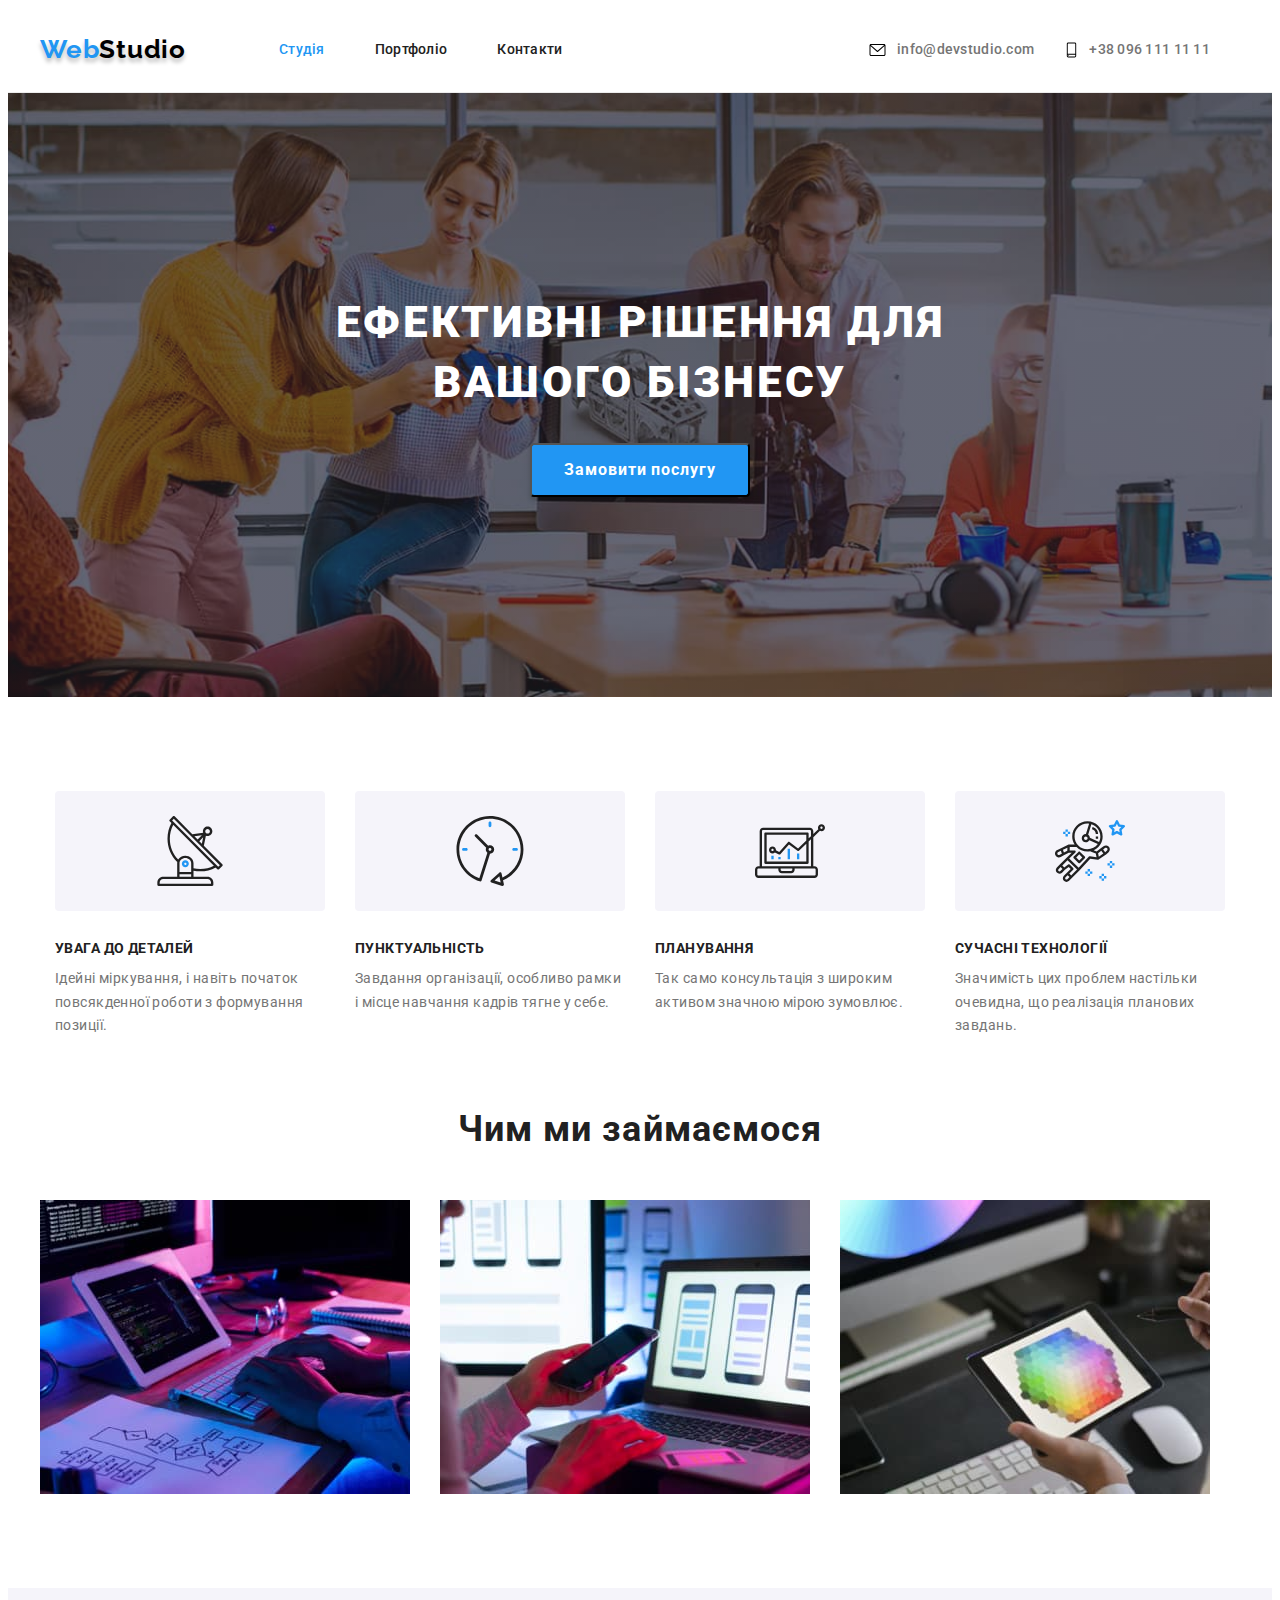
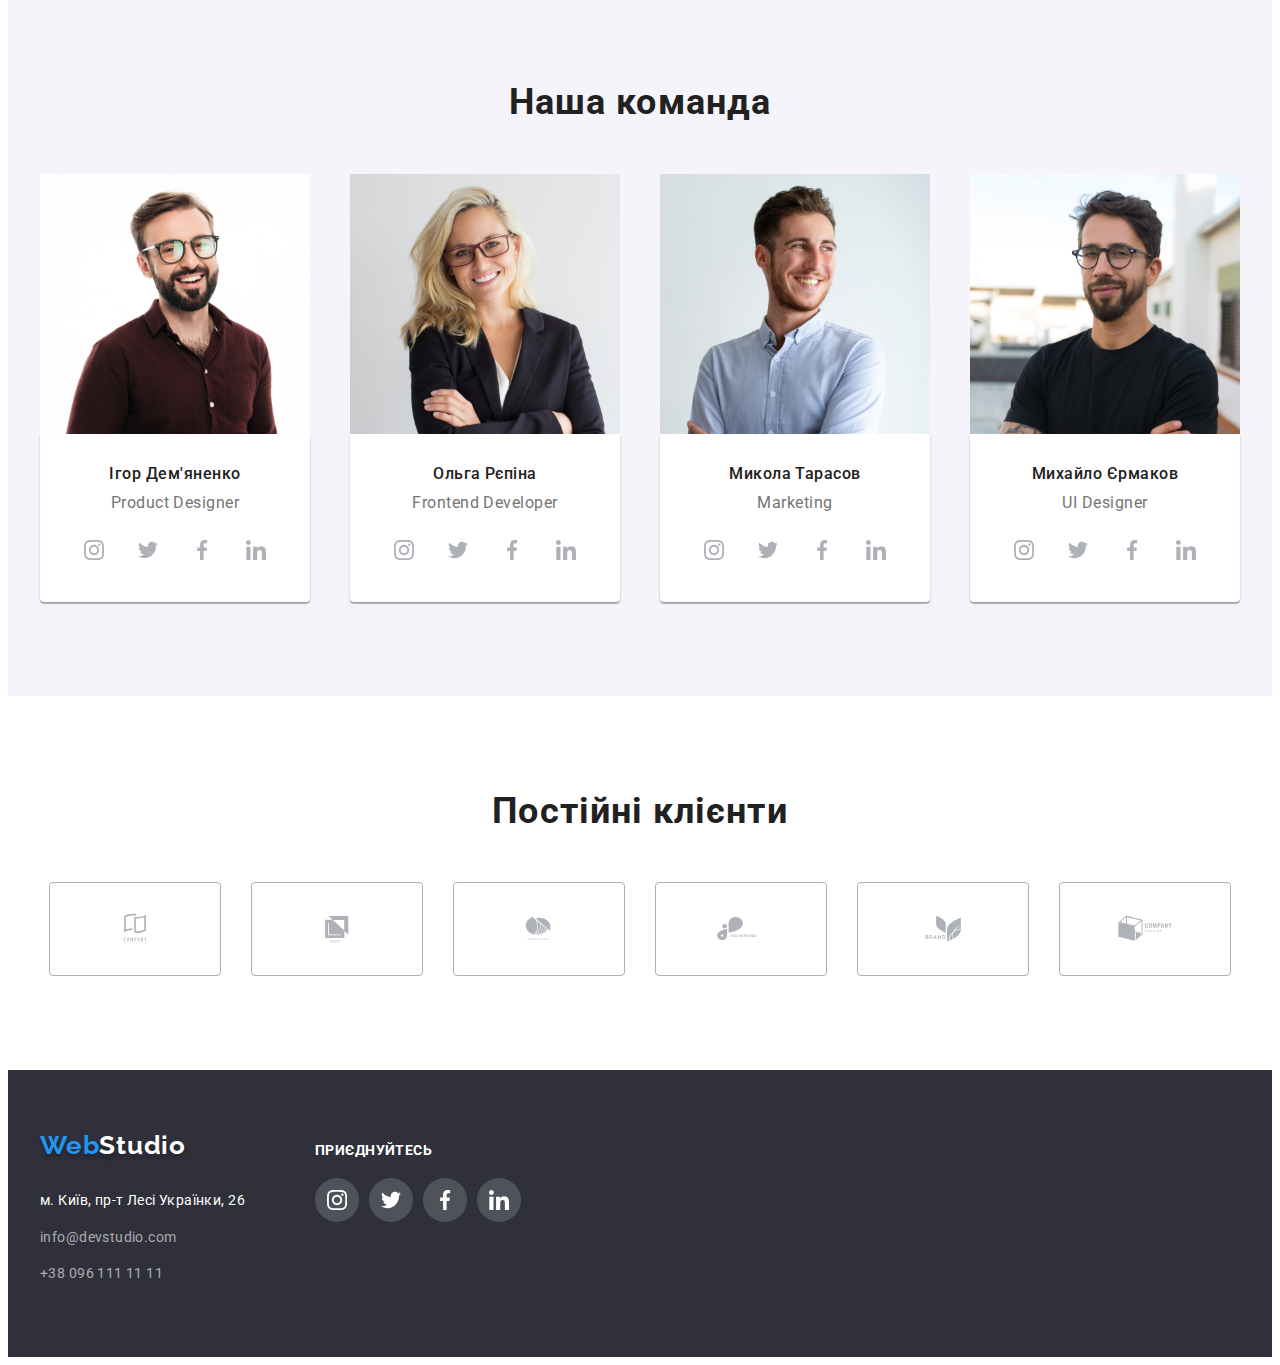
==== index.html @ 4cb76895 "Initial commit" ====
<!DOCTYPE html>
<html lang="uk">

<head>
    <meta charset="UTF-8" />
    <meta http-equiv="X-UA-Compatible" content="IE=edge" />
    <meta name="viewport" content="width=device-width, initial-scale=1.0" />
    <title>Document</title>

    <link rel="stylesheet" href="https://cdnjs.cloudflare.com/ajax/libs/modern-normalize/1.1.0/modern-normalize.min.css"
        integrity="sha512-wpPYUAdjBVSE4KJnH1VR1HeZfpl1ub8YT/NKx4PuQ5NmX2tKuGu6U/JRp5y+Y8XG2tV+wKQpNHVUX03MfMFn9Q=="
        crossorigin="anonymous" referrerpolicy="no-referrer" />

    <link rel="preconnect" href="https://fonts.googleapis.com">
    <link rel="preconnect" href="https://fonts.gstatic.com" crossorigin>
    <link
        href="https://fonts.googleapis.com/css2?family=Raleway:wght@700&family=Roboto:wght@400;500;700;900&display=swap"
        rel="stylesheet">

    <link rel="stylesheet" href="./css/styles.css">

</head>

<body>
    <header>
        <div class="header-border-bottom">
            <section class="container-header">
            <nav class="navigation">
                <a class="logo" href="./index.html">Web<span class="logo-header">Studio</span></a>
                <ul class="list-header list-menu">
                    <li><a class="menu menu-studio" href="">Студія</a></li>
                    <li><a class="menu" href="./portfolio.html">Портфоліо</a></li>
                    <li><a class="menu" href="">Контакти</a></li>
                </ul>
            </nav>
            <ul class="list-contacts">
                <li class="header-contacts-link"><a href="mail" class="link nav-link"><svg class="header-contacts-icons"
                            width="19" height="16">
                            <use href="./img/icons.svg#icon-mail"></use>
                        </svg><span>info@devstudio.com</span></a>
                </li>
                <li class="header-contacts-link"><a href="mobile" class="link nav-link"><svg class="header-contacts-icons"
                            width="15" height="18">
                            <use href="./img/icons.svg#icon-mobile"></use>
                        </svg><span>+38 096 111 11 11</span></a>
                </li>
            </ul>
            </section>
        </div>
    </header>
    <main>
        <section class="section hero-section section-background">
            <div class="hero-container">
                <h1 class="hero">Ефективні рішення для вашого бізнесу</h1>
                <button class="btn-order" type="button"> Замовити послугу</button>
            </div>
        </section>
        <section class="section-advantages">
            <div class="container-advantages">
                <h2 hidden>Приклади</h2>
                <ul class="list-advantages">
                    <li>
                        <a href="#" class="advantage-bcgrd"><svg class="advantages-icons" width="70" height="70">
                                <use href="../img/icons.svg#icon-antenna"></use>
                            </svg></a>
                        <h3 class="advantages">УВАГА ДО ДЕТАЛЕЙ</h3>
                        <p class="advantages-descr">
                            Ідейні міркування, і навіть початок повсякденної роботи з
                            формування позиції.
                        </p>
                    </li>
                    <li>
                        <a href="#" class="advantage-bcgrd"><svg class="advantages-icons" width="70" height="70">
                                <use href="./img/icons.svg#icon-clock"></use>
                            </svg></a>
                        <h3 class="advantages">ПУНКТУАЛЬНІСТЬ</h3>
                        <p class="advantages-descr">
                            Завдання організації, особливо рамки і місце навчання кадрів тягне
                            у себе.
                        </p>
                    </li>
                    <li>
                        <a href="#" class="advantage-bcgrd"><svg class="advantages-icons" width="70" height="70">
                                <use href="./img/icons.svg#icon-diagram"></use>
                            </svg></a>
                        <h3 class="advantages">ПЛАНУВАННЯ</h3>
                        <p class="advantages-descr">
                            Так само консультація з широким активом значною мірою зумовлює.
                        </p>
                    </li>
                    <li>
                        <a href="#" class="advantage-bcgrd"><svg class="advantages-icons" width="70" height="70">
                                <use href="./img/icons.svg#icon-astronaut"></use>
                            </svg></a>
                        <h3 class="advantages">СУЧАСНІ ТЕХНОЛОГІЇ</h3>
                        <p class="advantages-descr">
                            Значимість цих проблем настільки очевидна, що реалізація планових
                            завдань.
                        </p>
                    </li>
                </ul>
            </div>
        </section>
        <section class="section">
            <div class="container-occupation">
                <h2 class="occupation">Чим ми займаємося</h2>
                <ul class="list-occupation">
                    <li>
                        <img src="./img/img1.jpg" alt="Діяльність1" width="370" height="294" />
                    </li>
                    <li>
                        <img src="./img/img2.jpg" alt="Діяльність2" width="370" height="294" />
                    </li>
                    <li>
                        <img src="./img/img3.jpg" alt="Діяльність3" width="370" height="294" />
                    </li>
                </ul>
            </div>
        </section>
        <section class="section section-background-workers">
            <div class="container-team">
                <h2 class="team">Наша команда</h2>
                <ul class="list-team">
                    <li>
                        <img src="./img/team4.jpg" alt="Працівник1" width="270" height="260" />
                        <div class="team-workers">
                            <h3 class="name">Ігор Дем'яненко</h3>
                            <p class="position">Product Designer</p>
                            <ul class="workers-soc-list">
                                <li class="workers-soc-items"><a href="instagram" class="workers-soc-link link"><svg
                                            class="workers-soc-icons">
                                            <use href="./img/icons.svg#icon-instagram"></use>
                                        </svg></a></li>
                                <li class="workers-soc-items"><a href="twitter" class="workers-soc-link link"><svg width
                                            class="workers-soc-icons">
                                            <use href="./img/icons.svg#icon-twitter"></use>
                                        </svg></a></li>
                                <li class="workers-soc-items"><a href="facebook" class="workers-soc-link link"><svg
                                            class="workers-soc-icons">
                                            <use href="./img/icons.svg#icon-facebook"></use>
                                        </svg></a></li>
                                <li class="workers-soc-items"><a href="linkedin" class="workers-soc-link link"><svg
                                            class="workers-soc-icons">
                                            <use href="./img/icons.svg#icon-linkedin"></use>
                                        </svg></a></li>
                            </ul>
                        </div>
                    </li>
                    <li>
                        <img src="./img/team1.jpg" alt="Працівник2" width="270" height="260" />
                        <div class="team-workers">
                            <h3 class="name">Ольга Рєпіна</h3>
                            <p class="position">Frontend Developer</p>
                            <ul class="workers-soc-list">
                                <li class="workers-soc-items"><a href="instagram" class="workers-soc-link link"><svg
                                            class="workers-soc-icons">
                                            <use href="./img/icons.svg#icon-instagram"></use>
                                        </svg></a></li>
                                <li class="workers-soc-items"><a href="twitter" class="workers-soc-link link"><svg
                                            class="workers-soc-icons">
                                            <use href="./img/icons.svg#icon-twitter"></use>
                                        </svg></a></li>
                                <li class="workers-soc-items"><a href="facebook" class="workers-soc-link link"><svg
                                            class="workers-soc-icons">
                                            <use href="./img/icons.svg#icon-facebook"></use>
                                        </svg></a></li>
                                <li class="workers-soc-items"><a href="linkedin" class="workers-soc-link link"><svg
                                            class="workers-soc-icons">
                                            <use href="./img/icons.svg#icon-linkedin"></use>
                                        </svg></a></li>
                            </ul>
                        </div>
                    </li>
                    <li>
                        <img src="./img/team2.jpg" alt="Працівник3" width="270" height="260" />
                        <div class="team-workers">
                            <h3 class="name">Микола Тарасов</h3>
                            <p class="position">Marketing</p>
                            <ul class="workers-soc-list">
                                <li class="workers-soc-items"><a href="instagram" class="workers-soc-link link"><svg
                                            class="workers-soc-icons">
                                            <use href="./img/icons.svg#icon-instagram"></use>
                                        </svg></a></li>
                                <li class="workers-soc-items"><a href="twitter" class="workers-soc-link link"><svg
                                            class="workers-soc-icons">
                                            <use href="./img/icons.svg#icon-twitter"></use>
                                        </svg></a></li>
                                <li class="workers-soc-items"><a href="facebook" class="workers-soc-link link"><svg
                                            class="workers-soc-icons">
                                            <use href="./img/icons.svg#icon-facebook"></use>
                                        </svg></a></li>
                                <li class="workers-soc-items"><a href="linkedin" class="workers-soc-link link"><svg
                                            class="workers-soc-icons">
                                            <use href="./img/icons.svg#icon-linkedin"></use>
                                        </svg></a></li>
                            </ul>
                        </div>
                    </li>
                    <li>
                        <img src="./img/team3.jpg" alt="Працівник4" width="270" height="260" />
                        <div class="team-workers">
                            <h3 class="name">Михайло Єрмаков</h3>
                            <p class="position">UI Designer</p>
                            <ul class="workers-soc-list">
                                <li class="workers-soc-items"><a href="instagram" class="workers-soc-link link"><svg
                                            class="workers-soc-icons">
                                            <use href="./img/icons.svg#icon-instagram"></use>
                                        </svg></a></li>
                                <li class="workers-soc-items"><a href="twitter" class="workers-soc-link link"><svg
                                            class="workers-soc-icons">
                                            <use href="./img/icons.svg#icon-twitter"></use>
                                        </svg></a></li>
                                <li class="workers-soc-items"><a href="facebook" class="workers-soc-link link"><svg
                                            class="workers-soc-icons">
                                            <use href="./img/icons.svg#icon-facebook"></use>
                                        </svg></a></li>
                                <li class="workers-soc-items"><a href="linkedin" class="workers-soc-link link"><svg
                                            class="workers-soc-icons">
                                            <use href="./img/icons.svg#icon-linkedin"></use>
                                        </svg></a></li>
                            </ul>
                        </div>
                    </li>
                </ul>
            </div>
        </section>
        <section class="section">
            <div class="clients-container">
                <h2 class="clients">Постійні клієнти</h2>
                <ul class="clients-list">
                    <li><a href="client-1" class="clients-link link"><svg class="clients-icons">
                                <use href="./img/icons.svg#icon-1"></use>
                            </svg></a></li>
                    <li><a href="client-2" class="clients-link link"><svg class="clients-icons">
                                <use href="./img/icons.svg#icon-2"></use>
                            </svg></a></li>
                    <li><a href="client-3" class="clients-link link"><svg class="clients-icons">
                                <use href="./img/icons.svg#icon-3"></use>
                            </svg></a></li>
                    <li><a href="client-4" class="clients-link link"><svg class="clients-icons">
                                <use href="./img/icons.svg#icon-4"></use>
                            </svg></a></li>
                    <li><a href="client-5" class="clients-link link"><svg class="clients-icons">
                                <use href="./img/icons.svg#icon-5"></use>
                            </svg></a></li>
                    <li><a href="client-5" class="clients-link link"><svg class="clients-icons">
                                <use href="./img/icons.svg#icon-6"></use>
                            </svg></a></li>
                </ul>
            </div>
        </section>
    </main>
    <footer class="footer-background">
        <div class="container-footer">
            <div class="section-address">
                <a class="logo-footer" href="./index.html">Web<span class="logo-footer-part">Studio</span></a>
                <address>
                    <ul class="list-footer">
                        <li class="link-footer-address">
                            <a class="address" href="https://goo.gl/maps/pz3UQcwL6n8fsx3L7">м. Київ, пр-т Лесі Українки,
                                26</a>
                        </li>
                        <li class="link-footer">
                            <a class="contacts-footer" href="mailto:info@devstudio.com">info@devstudio.com</a>
                        </li>
                        <li class="link-footer">
                            <a class="contacts-footer" href="tel:+380961111111">+38 096 111 11 11</a>
                        </li>
                    </ul>
                </address>
            </div>
            <div class="section-social">
                <h3 class="invitation-footer">ПРИЄДНУЙТЕСЬ</h3>
                <ul class="list-footer footer-soc-list">
                    <li class="footer-soc-items"><a href="instagram" class="footer-soc-link link"><svg
                                class="footer-soc-icons">
                                <use href="./img/icons.svg#icon-instagram"></use>
                            </svg></a></li>
                    <li class="footer-soc-items"><a href="twitter" class="footer-soc-link link"><svg
                                class="footer-soc-icons">
                                <use href="./img/icons.svg#icon-twitter"></use>
                            </svg></a></li>
                    <li class="footer-soc-items"><a href="facebook" class="footer-soc-link link"><svg
                                class="footer-soc-icons">
                                <use href="./img/icons.svg#icon-facebook"></use>
                            </svg></a></li>
                    <li class="footer-soc-items"><a href="linkedin" class="footer-soc-link link"><svg
                                class="footer-soc-icons">
                                <use href="./img/icons.svg#icon-linkedin"></use>
                            </svg></a></li>
                </ul>
            </div>
        </div>
    </footer>
</body>

</html>
---- css/styles.css ----
h1,
h2,
h3,
h4,
h5,
h5,
ul,
p {
    margin: 0;
    padding-left: 0;
}

.link {
    text-decoration: none;
    color: currentColor;
}

.list {
    text-decoration: none;
    list-style: none;
    margin: 0;
    padding: 0;
    display: flex;
    align-items: center;
    gap: 50px;
}

.section {
    padding-top: 94px;
    padding-bottom: 94px;
}

img {
    display: block;
}

.container-header {
    width: 1200px;
    margin: 0 auto;
    display: flex;
    align-items: center;
}

.header-border-bottom {
    border-bottom: 1px solid #ECECEC;
}

body {
    font-family: "Roboto", "Raleway";
}

:root {
    --article-color: #212121;
    --article-descr-color: #757575;
    --section-background-color: #2F303A;
    --btns-links-color: #2196F3;
}

.list-header {
    text-decoration: none;
    list-style: none;
    margin: 0;
    padding: 0;
    display: flex;
    align-items: center;
    gap: 50px;
}

.logo {
    font-style: normal;
    font-weight: 700;
    font-size: 26px;
    line-height: 1.19;
    letter-spacing: 0.03em;
    color: #2196F3;
    text-shadow: 0px 4px 4px rgba(0, 0, 0, 0.25);
    text-decoration: none;
    font-family: 'Raleway';
    padding-top: 24px;
    padding-bottom: 25px;
    display: flex;
    align-items: center;
}

.logo-header {
    color: #000000;
    display: flex;
    align-items: center;
}

.navigation {
    display: flex;
    align-items: center;
}

.list-menu {
    text-decoration: none;
    list-style: none;
    margin: 0;
    padding: 0;
    display: flex;
    align-items: center;
    gap: 50px;
    margin-left: 93px;
}

.menu {
    font-size: 14px;
    line-height: 1.14;
    letter-spacing: 0.02em;
    color: #212121;
    text-decoration: none;
    font-weight: 500;
    padding-top: 32px;
    padding-bottom: 32px;
    display: flex;
    align-items: center;
}

.menu:hover {
    color: var(--btns-links-color);
}

.menu:active {
    color: var(--btns-links-color);
}

.menu:focus {
    color: var(--btns-links-color);
}

.menu-studio {
    color: #2196F3;
}

.menu-portfolio {
    color: #2196F3;
}

.list-contacts {
    text-decoration: none;
    list-style: none;
    margin: 0;
    padding: 0;
    display: flex;
    align-items: center;
    margin-left: auto;
}

.header-contacts-link {
    font-family: 'Roboto';
    font-style: normal;
    font-size: 14px;
    line-height: 1.14;
    letter-spacing: 0.02em;
    color: #757575;
    text-decoration: none;
    font-weight: 500;
    padding-top: 32px;
    padding-bottom: 32px;
    display: flex;
    align-items: center;
    justify-content: center;
    margin-left: auto;
    margin-right: 30px;
    color: #757575;
}

.header-contacts-icons {
    margin-right: 10px;
}

.nav-link {
    display: flex;
    align-items: center;
    height: 20px;
}

.header-contacts-link:hover {
    fill: var(--btns-links-color);
    color: var(--btns-links-color);
}

.header-contacts-link:focus {
    fill: var(--btns-links-color);
    color: var(--btns-links-color);
}

.hero-section {
    padding-top: 200px;
    padding-bottom: 200px;
    background-image: linear-gradient(rgba(47, 48, 58, 0.4), rgba(47, 48, 58, 0.4)), url(../img/hero-back.jpg);
    background-repeat: no-repeat;
    background-size: cover;
    background-position: center;
    background-color: var(--section-background-color);
}

.hero-container {
    width: 1200px;
    padding-top: 94px;
    padding-bottom: 94px;
    align-items: center;
    text-align: center;
    display: contents;
}

.hero {
    font-size: 44px;
    width: 696px;
    margin: 0 auto;
    line-height: 1.36;
    text-align: center;
    letter-spacing: 0.06em;
    text-transform: uppercase;
    color: #FFFFFF;
    font-weight: 900;
    margin-bottom: 30px;
    background-color: transparent;
    display: flex;
    align-items: center;
}

.btn-order {
    font-family: 'Roboto';
    font-style: normal;
    font-size: 16px;
    line-height: 1.875;
    font-weight: 700;
    margin: 0 auto;
    padding: 10px 32px;
    letter-spacing: 0.06em;
    color: #FFFFFF;
    box-shadow: 0px 4px 4px rgba(0, 0, 0, 0.15);
    border-radius: 4px;
    cursor: pointer;
    display: flex;
    align-items: center;
    background: var(--btns-links-color)
}

.section-advantages {
    padding-top: 94px;
}

.container-advantages {
    width: 1200px;
    padding-left: 15px;
    padding-right: 15px;
    margin: 0 auto;
}

.list-advantages {
    text-decoration: none;
    list-style: none;
    margin: 0;
    padding: 0;
    display: flex;
    align-items: center;
    justify-content: center;
    gap: 30px;
}

.advantage-bcgrd {
    width: 270px;
    height: 120px;
    background-color: #F5F4FA;
    border-radius: 4px;
    margin-bottom: 30px;
    display: flex;
    align-items: center;
    justify-content: center;
}

.advantage-icon {
    width: 70px;
    height: 70px;
}

.advantages {
    font-size: 14px;
    font-weight: 700;
    line-height: 1.14;
    letter-spacing: 0.03em;
    text-transform: uppercase;
    padding-bottom: 10px;
    display: flex;
    justify-content: space-between;
    align-items: center;
    color: var(--article-color)
}

.advantages-descr {
    font-size: 14px;
    width: 270px;
    height: 48px;
    font-weight: 400;
    line-height: 1.71;
    letter-spacing: 0.03em;
    display: flex;
    justify-content: space-between;
    color: var(--article-descr-color)
}

.container-occupation {
    width: 1200px;
    padding-left: 15px;
    padding-right: 15px;
    margin: 0 auto;
}

.list-occupation {
    text-decoration: none;
    list-style: none;
    margin: 0;
    padding: 0;
    display: flex;
    align-items: center;
    gap: 30px;
}

.occupation {
    font-size: 36px;
    font-weight: 700;
    line-height: 1.16;
    text-align: center;
    letter-spacing: 0.03em;
    margin-bottom: 50px;
    color: var(--article-color)
}

.section-background-workers {
    background: #F5F4FA;
}

.container-team {
    width: 1200px;
    padding-left: 15px;
    padding-right: 15px;
    margin: 0 auto;
}

.list-team {
    text-decoration: none;
    display: flex;
    justify-content: space-between;
    align-items: center;
    list-style: none;
    margin: 0;
    padding: 0;
}

.team-workers {
    padding-top: 30px;
    padding-bottom: 30px;
    background: #FFFFFF;
    box-shadow: 0px 1px 3px rgba(0, 0, 0, 0.12), 0px 1px 1px rgba(0, 0, 0, 0.14), 0px 2px 1px rgba(0, 0, 0, 0.2);
    border-radius: 0px 0px 4px 4px;
}

.team {
    font-size: 36px;
    font-weight: 700;
    line-height: 1.16;
    text-align: center;
    letter-spacing: 0.03em;
    color: #212121;
    margin-bottom: 50px;
}

.name {
    font-size: 16px;
    font-weight: 500;
    line-height: 1.1875;
    text-align: center;
    letter-spacing: 0.03em;
    padding-bottom: 10px;
    color: var(--article-color)
}

.position {
    font-size: 16px;
    font-weight: 400;
    line-height: 1.1875;
    text-align: center;
    letter-spacing: 0.03em;
    margin-bottom: 16px;
    color: var(--article-descr-color)
}

.workers-soc-list {
    text-decoration: none;
    list-style: none;
    margin: 0;
    padding: 0;
    display: flex;
    justify-content: center;
    align-items: center;
    gap: 10px;
}

.workers-soc-items {
    width: 44px;
    height: 44px;
}

.workers-soc-link {
    width: 100%;
    height: 100%;
    display: flex;
    justify-content: center;
    align-items: center;
    border-radius: 50%;
}

.workers-soc-link:hover {
    background-color: var(--btns-links-color);
}

.workers-soc-link:hover .workers-soc-icons {
    fill: #FFFFFF;
}

.workers-soc-link:focus {
    background-color: var(--btns-links-color);
}

.workers-soc-link:focus .workers-soc-icons {
    fill: #FFFFFF;
}

.workers-soc-icons {
    height: 20px;
    width: 20px;
    fill: #AFB1B8;
}

.clients-container {
    width: 1200px;
    padding-left: 15px;
    padding-right: 15px;
    margin: 0 auto;
}

.clients-list {
    text-decoration: none;
    list-style: none;
    margin: 0;
    padding: 0;
    display: flex;
    justify-content: center;
    align-items: center;
    gap: 30px;
}

.clients {
    font-family: 'Roboto';
    font-style: normal;
    font-weight: 700;
    font-size: 36px;
    line-height: 42px;
    text-align: center;
    letter-spacing: 0.03em;
    color: #212121;
    margin-bottom: 50px;
}

.clients-link {
    display: flex;
    justify-content: center;
    align-items: center;
    border: 1px solid #AFB1B8;
    border-radius: 4px;
    fill: #AFB1B8;
}

.clients-link:hover {
    fill: var(--btns-links-color);
    border-color: var(--btns-links-color);
}

.clients-link:focus {
    fill: var(--btns-links-color);
    border-color: var(--btns-links-color);
}

.clients-icons {
    width: 106px;
    height: 60px;
    margin: 16px 32px 16px 32px;
}

.container-footer {
    display: flex;
    justify-content: start;
    padding-left: 15px;
    padding-right: 15px;
    margin: 0 auto;
    width: 1200px;
}

.section-address {
    margin-right: 70px;
}

.section-social {
    margin-top: 12px;
}

.footer-background {
    padding-top: 60px;
    padding-bottom: 60px;
    background: var(--section-background-color)
}

.list-footer {
    text-decoration: none;
    list-style: none;
    margin: 0;
    padding: 0;
}

.link-footer-address {
    margin-top: 28px;
    margin-bottom: 12px;
}

.link-footer {
    margin-bottom: 12px;
}

.logo-footer {
    font-family: 'Raleway';
    font-style: normal;
    font-weight: 700;
    font-size: 26px;
    line-height: 1.19;
    letter-spacing: 0.03em;
    color: #2196F3;
    text-shadow: 0px 4px 4px rgba(0, 0, 0, 0.25);
    text-decoration: none;
    margin-right: auto;
}

.logo-footer-part {
    font-family: 'Raleway';
    font-style: normal;
    font-weight: 700;
    font-size: 26px;
    line-height: 31px;
    letter-spacing: 0.03em;
    margin-left: auto;
    margin-bottom: 28px;
    color: #FFFFFF;
}

.address {
    font-family: 'Roboto';
    font-style: normal;
    font-size: 14px;
    font-weight: 400;
    line-height: 1.71;
    letter-spacing: 0.03em;
    color: #FFFFFF;
    text-decoration: none;
    margin-top: 28px;
    margin-bottom: 12px;
    margin-left: auto;
}

.social-footer {
    display: flex;
    justify-content: center;
    align-items: center;
}

.invitation-footer {
    font-family: 'Roboto';
    font-style: normal;
    font-weight: 700;
    font-size: 14px;
    line-height: 16px;
    letter-spacing: 0.03em;
    text-transform: uppercase;
    color: #FFFFFF;
    display: flex;
    align-items: center;
    margin-bottom: 20px;
}

.footer-soc-list {
    display: flex;
    align-items: center;
    gap: 10px;
}

.footer-soc-items {
    width: 44px;
    height: 44px;
}

.footer-soc-link {
    width: 100%;
    height: 100%;
    display: flex;
    justify-content: center;
    align-items: center;
    border-radius: 50%;
    background-color: #4f525a;
}

.footer-soc-link:hover {
    background-color: var(--btns-links-color);
}

.footer-soc-link:hover .workers-soc-icons {
    fill: #FFFFFF;
}

.footer-soc-link:focus {
    background-color: var(--btns-links-color);
}

.footer-soc-link:focus .workers-soc-icons {
    fill: #FFFFFF;
}

.footer-soc-icons {
    height: 20px;
    width: 20px;
    fill: #FFFFFF
}

.container-portfolio {
    width: 1200px;
    margin: 0 auto;
    padding-left: 15px;
    padding-right: 15px;
}

.header-border-bottom {
    border-bottom: 1px solid #ECECEC;
}

.portfolio-container-header {
    border-bottom: 1px solid #EEEEEE;
}

.portfolio-section {
    width: 1200px;
    margin: 0 auto;
    padding-left: 15px;
    padding-right: 15px;
    display: flex;
    align-items: center;
}

.list-portfolio-categories {
    text-decoration: none;
    list-style: none;
    margin: 0;
    padding: 0;
    display: flex;
    align-items: center;
    justify-content: center;
    margin-bottom: 50px;
    gap: 8px;
}

.portfolio-filter {
    border: 1px solid #EEEEEE;
    padding-top: 20px;
    padding-bottom: 20px;
}

.portfolio-categories {
    font-family: 'Roboto';
    font-style: normal;
    font-weight: 500;
    font-size: 16px;
    line-height: 26px;
    border: 1px solid #EEEEEE;
    border-radius: 4px;
    text-align: center;
    letter-spacing: 0.03em;
    color: #212121;
    cursor: pointer;
    padding: 6px 22px;
}

.list-advantages {
    gap: 30px;
}

.portfolio-categories:hover {
    color: #FFFFFF;
    background-color: var(--btns-links-color)
}

.portfolio-categories:focus {
    color: #FFFFFF;
    background-color: var(--btns-links-color)
}

.portfolio-categories:active {
    color: #FFFFFF;
    background-color: var(--btns-links-color)
}

.header-portfolio-border {
    border-bottom: 1px solid #ECECEC;
    ;
}

.container-projects {
    width: 1200px;
    margin: 0 auto;
    padding-left: 15px;
    padding-right: 15px;
}

.list-portfolio-projects {
    text-decoration: none;
    list-style: none;
    margin: 0;
    display: flex;
    align-content: center;
    flex-wrap: wrap;
    gap: 30px;
}

.project {
    font-size: 18px;
    font-weight: 700;
    line-height: 2;
    letter-spacing: 0.06em;
    margin-left: 24px;
    margin-right: 24px;
    margin-bottom: 4px;
    color: var(--article-color)
}

.project-item {
    flex-basis: calc((100% - 60px) / 3);
}

.project-item:hover {
    box-shadow: 0px 1px 1px rgba(0, 0, 0, 0.12), 0px 4px 4px rgba(0, 0, 0, 0.06), 1px 4px 6px rgba(0, 0, 0, 0.16);
}

.portfolio-categories-item {
    font-size: 16px;
    font-weight: 400;
    line-height: 1.875;
    letter-spacing: 0.03em;
    margin-left: 24px;
    margin-right: 24px;
    color: var(--article-descr-color)
}

.contacts-footer {
    font-family: 'Roboto';
    font-style: normal;
    font-weight: 400;
    font-size: 14px;
    line-height: 24px;
    letter-spacing: 0.03em;
    color: rgba(255, 255, 255, 0.6);
    text-decoration: none;
}

.contacts-footer:hover {
    color: #2196F3;
}

.contacts-footer:focus {
    color: #2196F3;
}

.contacts-footer:active {
    color: #2196F3;
}

.visually-hidden {
    position: absolute;
    white-space: nowrap;
    width: 1px;
    height: 1px;
    overflow: hidden;
    border: 0;
    padding: 0;
    clip: rect(0 0 0 0);
    clip-path: inset(50%);
    margin: -1px;
}
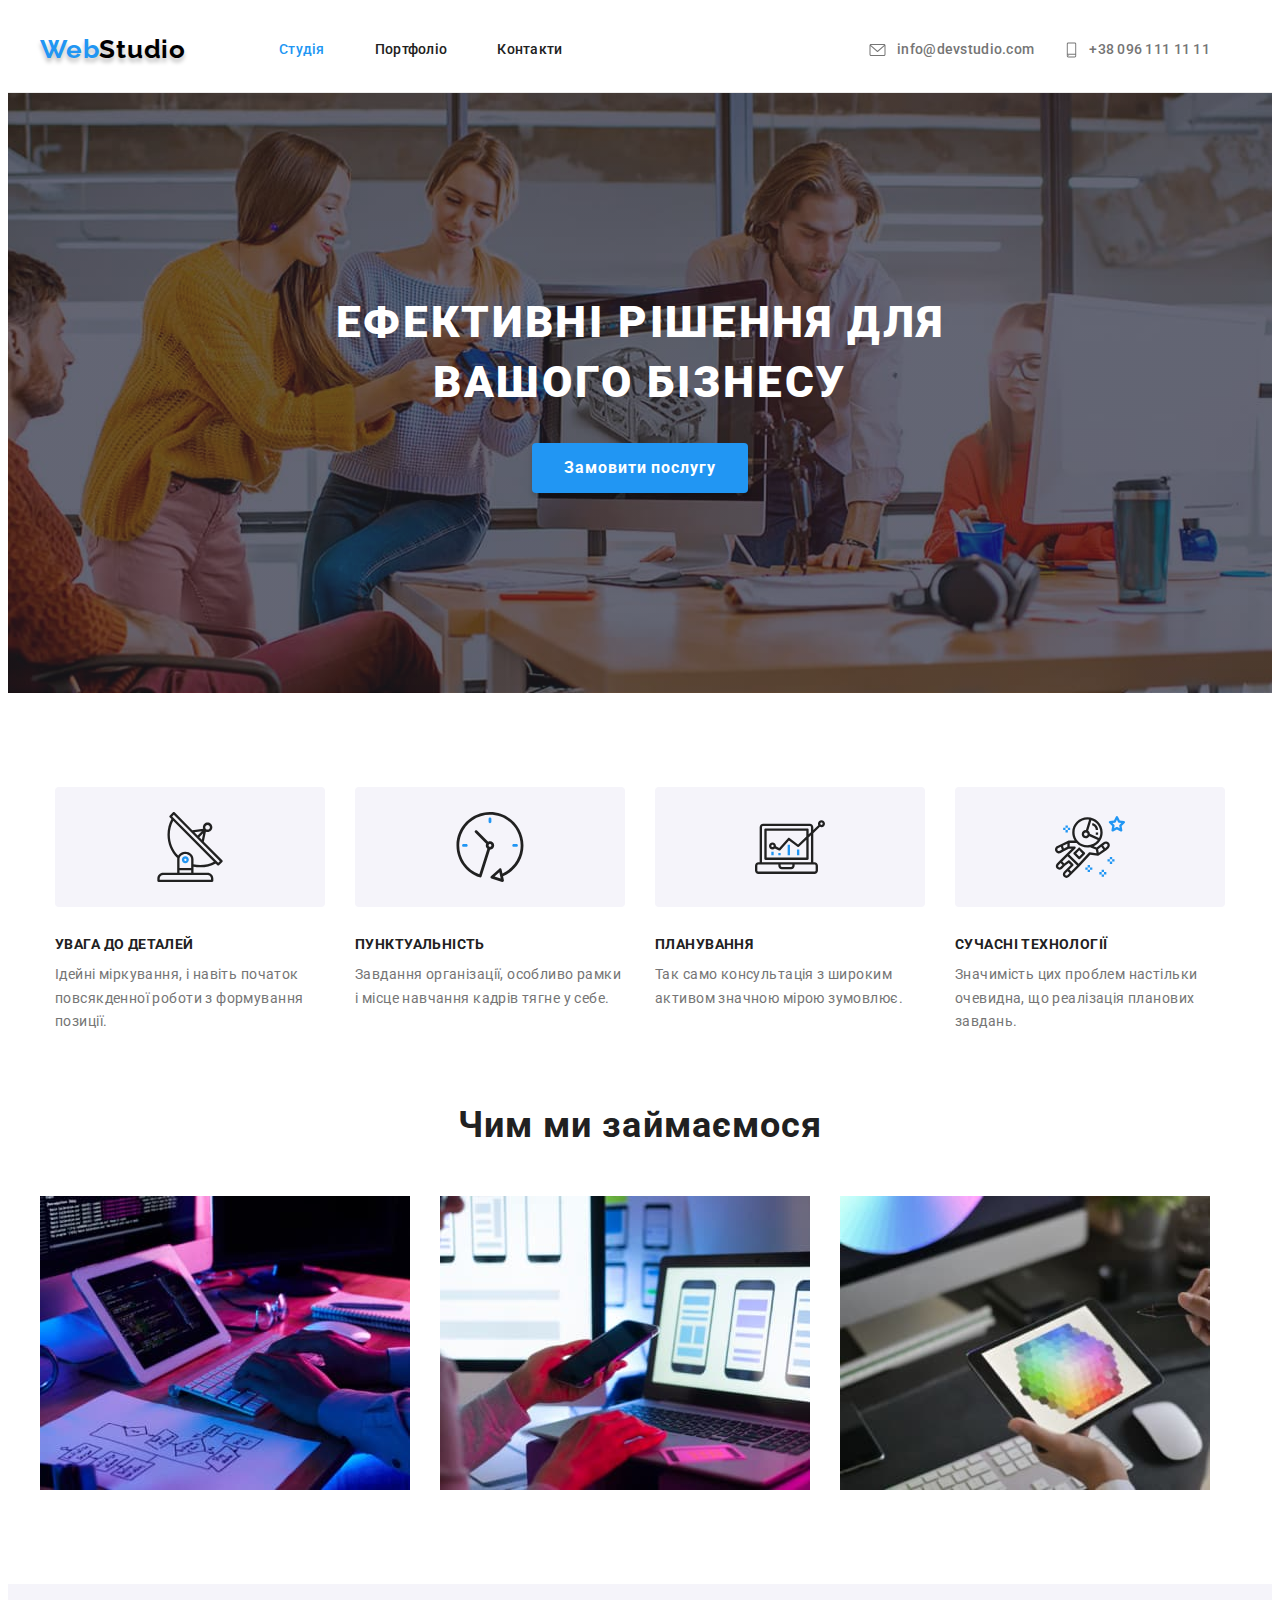
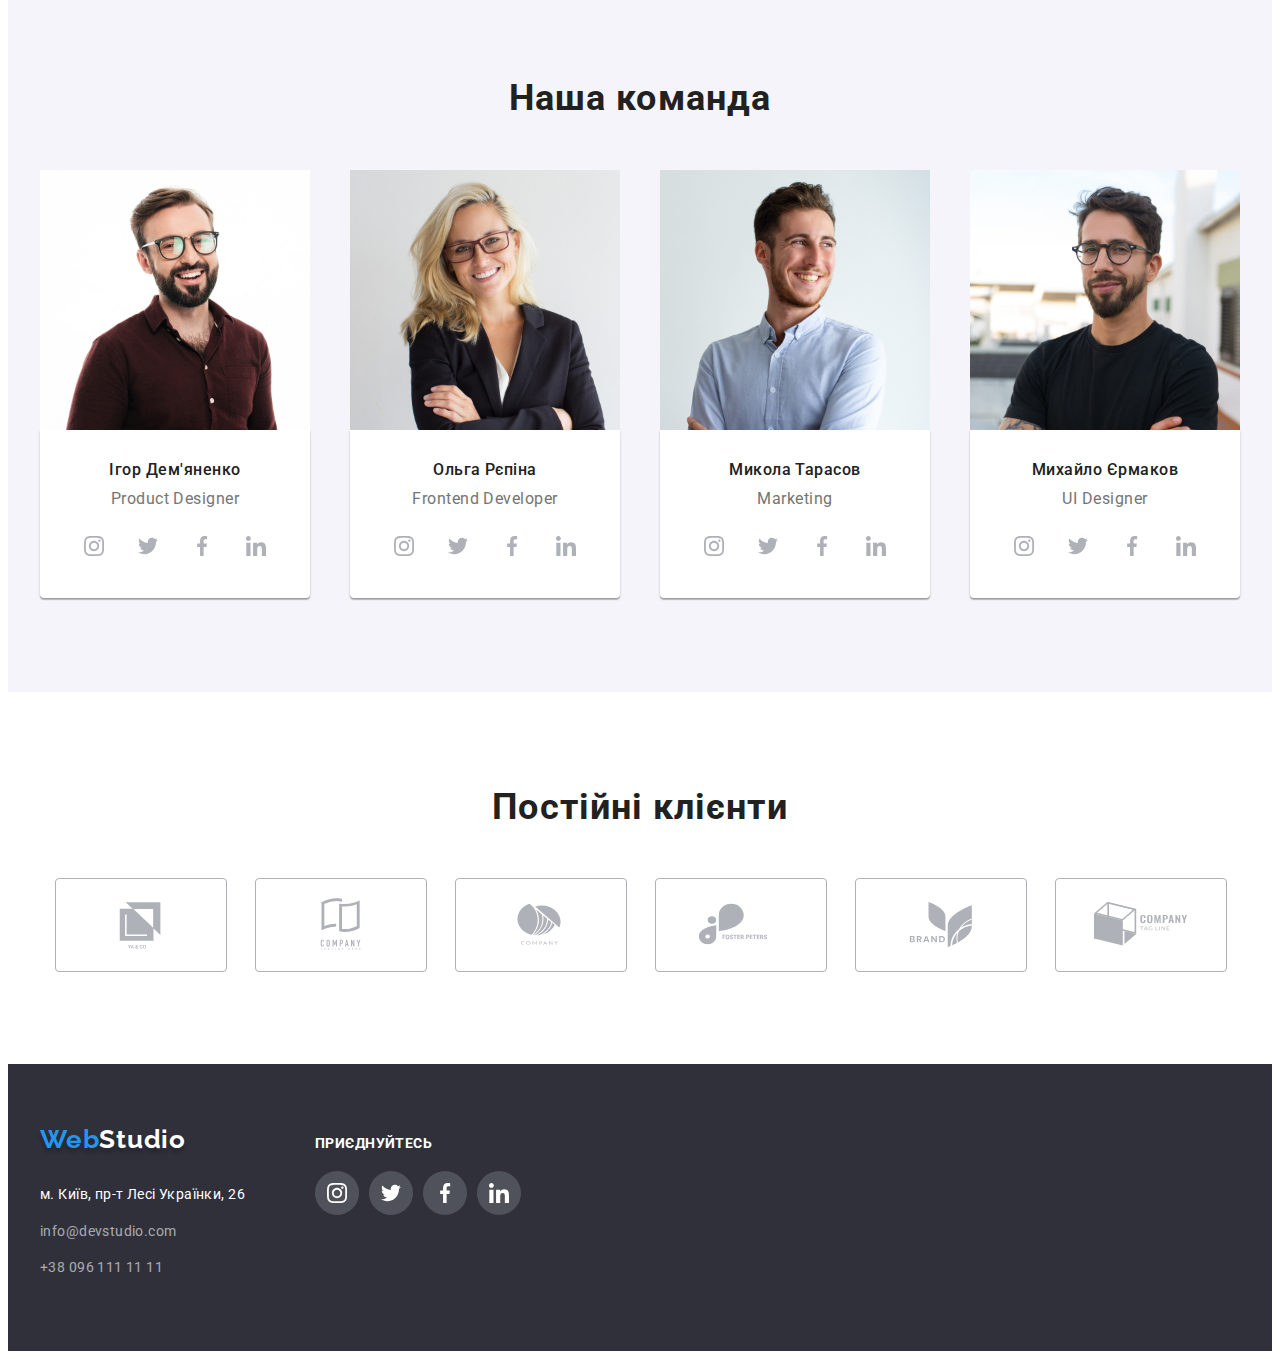
==== commit 961e3889: "update-2" ====
--- a/index.html
+++ b/index.html
@@ -24,7 +24,7 @@
 <body>
     <header>
         <div class="header-border-bottom">
-            <section class="container-header">
+            <section class="container header-block">
             <nav class="navigation">
                 <a class="logo" href="./index.html">Web<span class="logo-header">Studio</span></a>
                 <ul class="list-header list-menu">
@@ -50,18 +50,17 @@
     </header>
     <main>
         <section class="section hero-section section-background">
-            <div class="hero-container">
+            <div class="container hero-block">
                 <h1 class="hero">Ефективні рішення для вашого бізнесу</h1>
                 <button class="btn-order" type="button"> Замовити послугу</button>
             </div>
         </section>
-        <section class="section-advantages">
-            <div class="container-advantages">
+        <section class="container section-advantages">
                 <h2 hidden>Приклади</h2>
                 <ul class="list-advantages">
                     <li>
                         <a href="#" class="advantage-bcgrd"><svg class="advantages-icons" width="70" height="70">
-                                <use href="../img/icons.svg#icon-antenna"></use>
+                                <use href="./img/icons.svg#icon-antenna"></use>
                             </svg></a>
                         <h3 class="advantages">УВАГА ДО ДЕТАЛЕЙ</h3>
                         <p class="advantages-descr">
@@ -99,10 +98,8 @@
                         </p>
                     </li>
                 </ul>
-            </div>
-        </section>
-        <section class="section">
-            <div class="container-occupation">
+        </section>
+        <section class="container section">
                 <h2 class="occupation">Чим ми займаємося</h2>
                 <ul class="list-occupation">
                     <li>
@@ -115,10 +112,9 @@
                         <img src="./img/img3.jpg" alt="Діяльність3" width="370" height="294" />
                     </li>
                 </ul>
-            </div>
         </section>
         <section class="section section-background-workers">
-            <div class="container-team">
+            <div class="container">
                 <h2 class="team">Наша команда</h2>
                 <ul class="list-team">
                     <li>
@@ -224,34 +220,32 @@
                 </ul>
             </div>
         </section>
-        <section class="section">
-            <div class="clients-container">
+        <section class="container section">
                 <h2 class="clients">Постійні клієнти</h2>
                 <ul class="clients-list">
-                    <li><a href="client-1" class="clients-link link"><svg class="clients-icons">
+                    <li class="clients-list-size"><a href="client-1" class="clients-link link"><svg class="clients-icons"> 
                                 <use href="./img/icons.svg#icon-1"></use>
                             </svg></a></li>
-                    <li><a href="client-2" class="clients-link link"><svg class="clients-icons">
+                    <li class="clients-list-size"><a href="client-2" class="clients-link link"><svg class="clients-icons">
                                 <use href="./img/icons.svg#icon-2"></use>
                             </svg></a></li>
-                    <li><a href="client-3" class="clients-link link"><svg class="clients-icons">
+                    <li class="clients-list-size"><a href="client-3" class="clients-link link"><svg class="clients-icons">
                                 <use href="./img/icons.svg#icon-3"></use>
                             </svg></a></li>
-                    <li><a href="client-4" class="clients-link link"><svg class="clients-icons">
+                    <li class="clients-list-size"><a href="client-4" class="clients-link link"><svg class="clients-icons">
                                 <use href="./img/icons.svg#icon-4"></use>
                             </svg></a></li>
-                    <li><a href="client-5" class="clients-link link"><svg class="clients-icons">
+                    <li class="clients-list-size"><a href="client-5" class="clients-link link"><svg class="clients-icons">
                                 <use href="./img/icons.svg#icon-5"></use>
                             </svg></a></li>
-                    <li><a href="client-5" class="clients-link link"><svg class="clients-icons">
+                    <li class="clients-list-size"><a href="client-5" class="clients-link link"><svg class="clients-icons">
                                 <use href="./img/icons.svg#icon-6"></use>
                             </svg></a></li>
                 </ul>
-            </div>
         </section>
     </main>
     <footer class="footer-background">
-        <div class="container-footer">
+        <div class="container footer-block">
             <div class="section-address">
                 <a class="logo-footer" href="./index.html">Web<span class="logo-footer-part">Studio</span></a>
                 <address>
@@ -269,8 +263,8 @@
                     </ul>
                 </address>
             </div>
-            <div class="section-social">
-                <h3 class="invitation-footer">ПРИЄДНУЙТЕСЬ</h3>
+            <div>
+                <p class="invitation-footer">ПРИЄДНУЙТЕСЬ</p>
                 <ul class="list-footer footer-soc-list">
                     <li class="footer-soc-items"><a href="instagram" class="footer-soc-link link"><svg
                                 class="footer-soc-icons">
--- a/css/styles.css
+++ b/css/styles.css
@@ -34,9 +34,7 @@
     display: block;
 }
 
-.container-header {
-    width: 1200px;
-    margin: 0 auto;
+.header-block {
     display: flex;
     align-items: center;
 }
@@ -168,6 +166,7 @@
 
 .header-contacts-icons {
     margin-right: 10px;
+    fill: #757575;
 }
 
 .nav-link {
@@ -194,10 +193,12 @@
     background-size: cover;
     background-position: center;
     background-color: var(--section-background-color);
-}
-
-.hero-container {
-    width: 1200px;
+    max-width: 1600px;
+    margin-left: auto;
+    margin-right: auto;
+}
+
+.hero-block {
     padding-top: 94px;
     padding-bottom: 94px;
     align-items: center;
@@ -236,18 +237,12 @@
     cursor: pointer;
     display: flex;
     align-items: center;
-    background: var(--btns-links-color)
+    background: var(--btns-links-color);
+    border: none;
 }
 
 .section-advantages {
     padding-top: 94px;
-}
-
-.container-advantages {
-    width: 1200px;
-    padding-left: 15px;
-    padding-right: 15px;
-    margin: 0 auto;
 }
 
 .list-advantages {
@@ -302,13 +297,6 @@
     color: var(--article-descr-color)
 }
 
-.container-occupation {
-    width: 1200px;
-    padding-left: 15px;
-    padding-right: 15px;
-    margin: 0 auto;
-}
-
 .list-occupation {
     text-decoration: none;
     list-style: none;
@@ -331,13 +319,6 @@
 
 .section-background-workers {
     background: #F5F4FA;
-}
-
-.container-team {
-    width: 1200px;
-    padding-left: 15px;
-    padding-right: 15px;
-    margin: 0 auto;
 }
 
 .list-team {
@@ -374,7 +355,7 @@
     line-height: 1.1875;
     text-align: center;
     letter-spacing: 0.03em;
-    padding-bottom: 10px;
+    margin-bottom: 10px;
     color: var(--article-color)
 }
 
@@ -435,13 +416,6 @@
     fill: #AFB1B8;
 }
 
-.clients-container {
-    width: 1200px;
-    padding-left: 15px;
-    padding-right: 15px;
-    margin: 0 auto;
-}
-
 .clients-list {
     text-decoration: none;
     list-style: none;
@@ -472,6 +446,8 @@
     border: 1px solid #AFB1B8;
     border-radius: 4px;
     fill: #AFB1B8;
+    width: 100%;
+    height: 100%;
 }
 
 .clients-link:hover {
@@ -484,27 +460,30 @@
     border-color: var(--btns-links-color);
 }
 
+.clients-list-size {
+    width: 170px;
+    height: 92px;
+}
+
 .clients-icons {
     width: 106px;
     height: 60px;
-    margin: 16px 32px 16px 32px;
-}
-
-.container-footer {
-    display: flex;
-    justify-content: start;
+}
+
+.container {
     padding-left: 15px;
     padding-right: 15px;
     margin: 0 auto;
     width: 1200px;
 }
 
+.footer-block {
+    display: flex;
+    align-items: baseline;
+}
+
 .section-address {
     margin-right: 70px;
-}
-
-.section-social {
-    margin-top: 12px;
 }
 
 .footer-background {
@@ -629,13 +608,6 @@
     height: 20px;
     width: 20px;
     fill: #FFFFFF
-}
-
-.container-portfolio {
-    width: 1200px;
-    margin: 0 auto;
-    padding-left: 15px;
-    padding-right: 15px;
 }
 
 .header-border-bottom {
@@ -669,8 +641,7 @@
 
 .portfolio-filter {
     border: 1px solid #EEEEEE;
-    padding-top: 20px;
-    padding-bottom: 20px;
+    padding: 20px 24px;
 }
 
 .portfolio-categories {
@@ -734,8 +705,6 @@
     font-weight: 700;
     line-height: 2;
     letter-spacing: 0.06em;
-    margin-left: 24px;
-    margin-right: 24px;
     margin-bottom: 4px;
     color: var(--article-color)
 }
@@ -753,8 +722,6 @@
     font-weight: 400;
     line-height: 1.875;
     letter-spacing: 0.03em;
-    margin-left: 24px;
-    margin-right: 24px;
     color: var(--article-descr-color)
 }
 
@@ -779,6 +746,15 @@
 
 .contacts-footer:active {
     color: #2196F3;
+}
+
+.project-link {
+    display: block;
+    text-decoration: none;
+}
+
+.project-link:hover, .project-link:focus {
+    box-shadow: 0px 1px 1px rgba(0, 0, 0, 0.12);
 }
 
 .visually-hidden {
